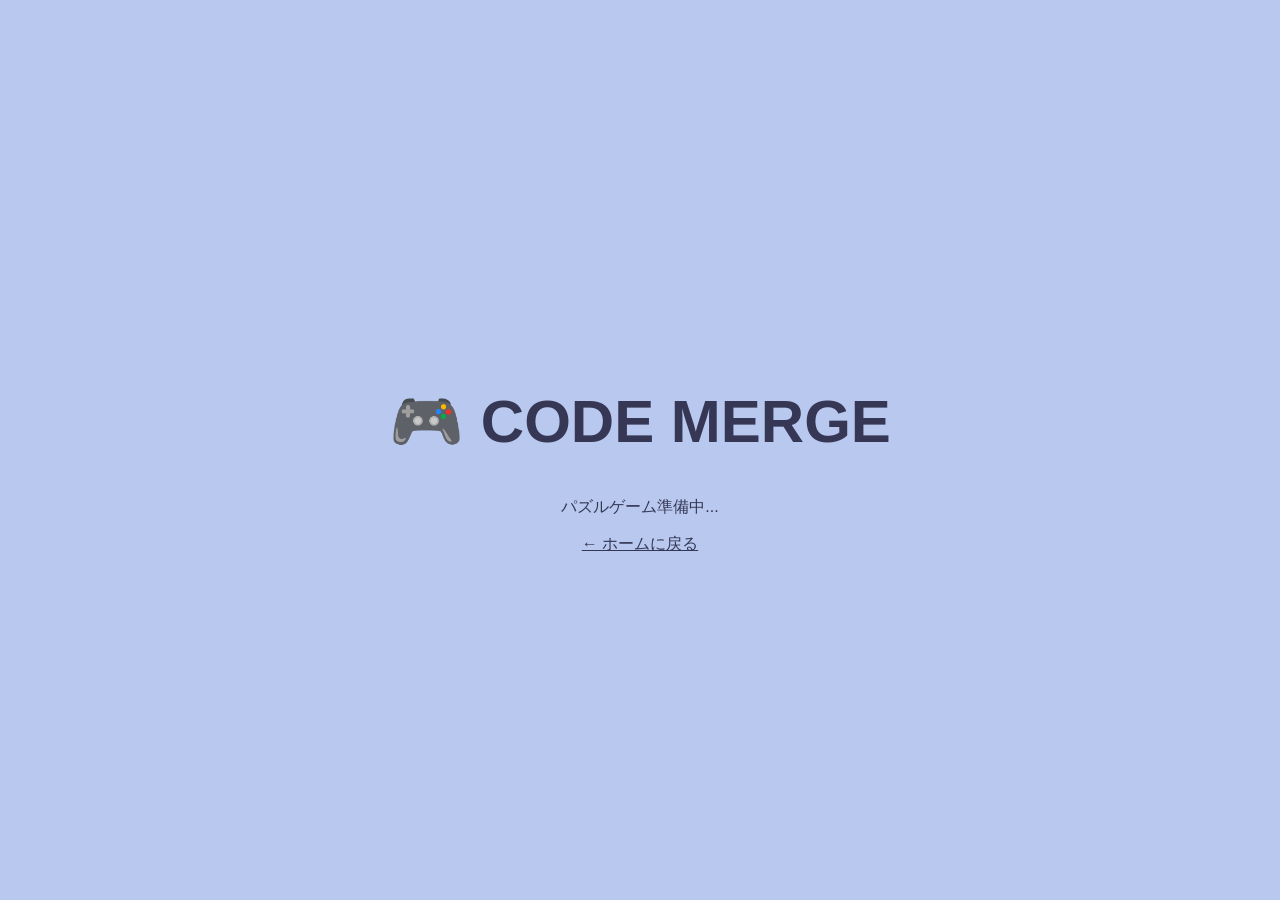
==== code-merge.html @ 0e826448 "ゲーム用のHTML作成 world.htmlから遷移するように" ====
<!DOCTYPE html>
<html lang="ja">
<head>
  <meta charset="UTF-8">
  <meta name="viewport" content="width=device-width, initial-scale=1.0">
  <title>CODE MERGE</title>
  <style>
    body {
      margin: 0;
      min-height: 100dvh;
      display: grid;
      place-items: center;
      background: #b8c8ef;
      color: #353754;
      font-family: sans-serif;
      text-align: center;
    }

    h1 {
      font-size: clamp(32px, 6vw, 60px);
    }

    a {
      color: inherit;
    }
  </style>
</head>
<body>
  <main>
    <h1>🎮 CODE MERGE</h1>
    <p>パズルゲーム準備中...</p>
    <a href="../world.html">← ホームに戻る</a>
  </main>
</body>
</html>
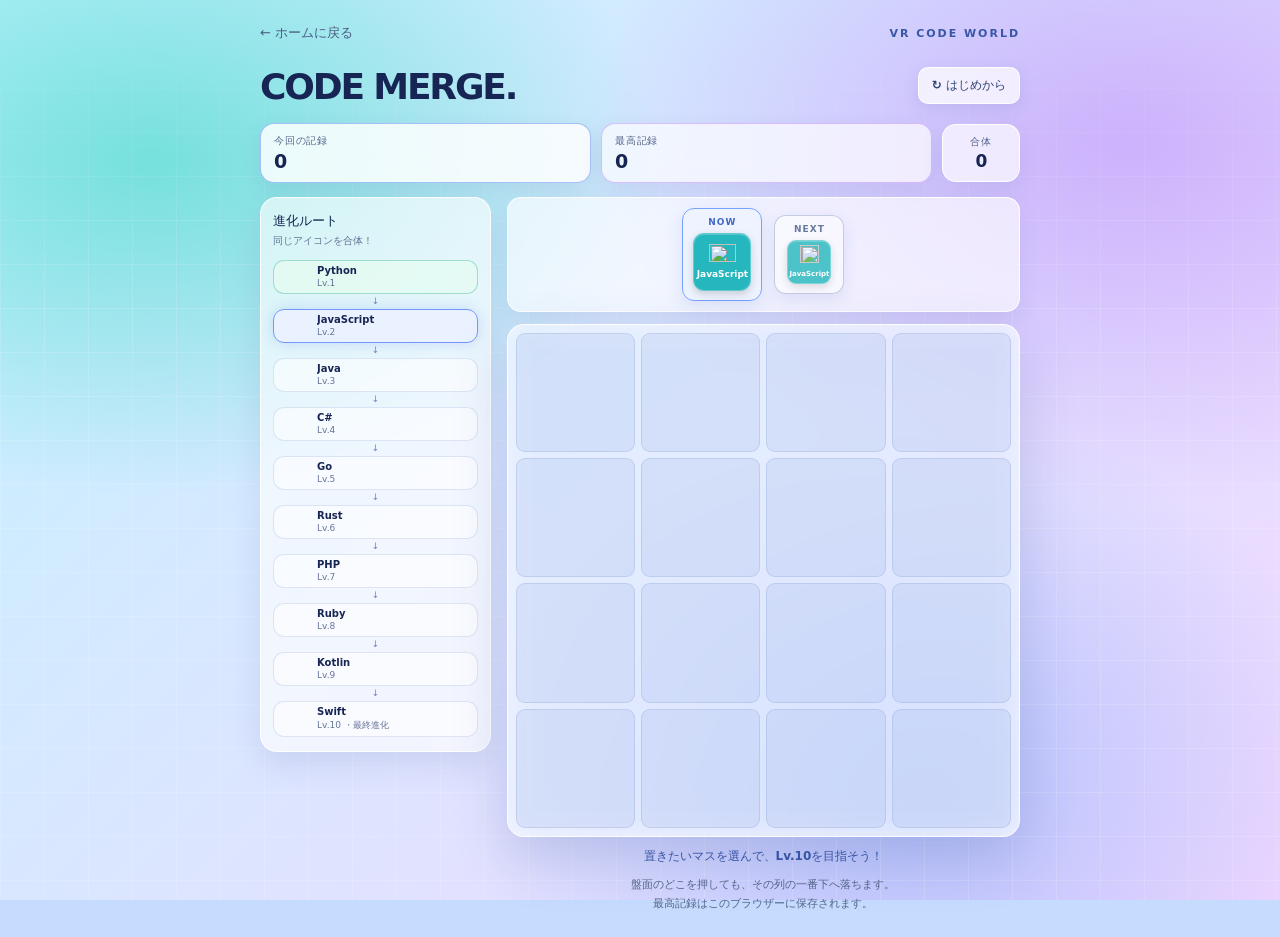
==== commit f49c6cfe: "ブロックゲーム追加" ====
--- a/code-merge.html
+++ b/code-merge.html
@@ -1,36 +1,1003 @@
-
 <!DOCTYPE html>
 <html lang="ja">
 <head>
   <meta charset="UTF-8">
   <meta name="viewport" content="width=device-width, initial-scale=1.0">
+  <meta name="theme-color" content="#a9d8ff">
   <title>CODE MERGE</title>
   <style>
+    :root {
+      color-scheme: light;
+      font-family: Inter, ui-sans-serif, system-ui, -apple-system, BlinkMacSystemFont, "Segoe UI", sans-serif;
+      background: #c5dcff;
+      color: #172554;
+      font-synthesis: none;
+      text-rendering: optimizeLegibility;
+    }
+
+    * {
+      box-sizing: border-box;
+    }
+
     body {
+      min-height: 100dvh;
       margin: 0;
-      min-height: 100dvh;
       display: grid;
       place-items: center;
-      background: #b8c8ef;
-      color: #353754;
-      font-family: sans-serif;
+      padding: 24px 16px;
+      overflow-x: hidden;
+      background:
+        radial-gradient(ellipse at 12% 18%, rgb(45 212 191 / 54%), transparent 32%),
+        radial-gradient(ellipse at 88% 16%, rgb(168 85 247 / 35%), transparent 34%),
+        radial-gradient(ellipse at 72% 88%, rgb(59 130 246 / 30%), transparent 34%),
+        linear-gradient(135deg, #c2f3ff 0%, #dce5ff 48%, #f1d8ff 100%);
+      background-attachment: fixed;
+    }
+
+    body::before {
+      position: fixed;
+      inset: 0;
+      z-index: 0;
+      background-image:
+        linear-gradient(rgb(255 255 255 / 15%) 1px, transparent 1px),
+        linear-gradient(90deg, rgb(255 255 255 / 15%) 1px, transparent 1px);
+      background-size: 44px 44px;
+      content: "";
+      mask-image: linear-gradient(to bottom, transparent, #000 35%, #000);
+      pointer-events: none;
+    }
+
+    button {
+      color: inherit;
+      font: inherit;
+    }
+
+    .game {
+      position: relative;
+      z-index: 1;
+      width: min(100%, 760px);
+    }
+
+    .topbar,
+    .title-row,
+    .stats,
+    .tile-preview {
+      display: flex;
+      align-items: center;
+    }
+
+    .topbar {
+      justify-content: space-between;
+      margin-bottom: 24px;
+    }
+
+    .back-link {
+      color: #4b5e83;
+      font-size: 13px;
+      text-decoration: none;
+      transition: color 150ms ease;
+    }
+
+    .back-link:hover {
+      color: #243b70;
+    }
+
+    .eyebrow {
+      margin: 0;
+      color: #3956a7;
+      font-size: 11px;
+      font-weight: 800;
+      letter-spacing: 0.18em;
+    }
+
+    .title-row {
+      justify-content: space-between;
+      gap: 12px;
+      margin-bottom: 18px;
+    }
+
+    h1 {
+      margin: 3px 0 0;
+      font-size: clamp(26px, 7vw, 36px);
+      font-weight: 900;
+      letter-spacing: -0.06em;
+      line-height: 1;
+    }
+
+    .play-area {
+      display: grid;
+      grid-template-columns: minmax(150px, 0.72fr) minmax(0, 1.6fr);
+      align-items: start;
+      gap: 16px;
+    }
+
+    .evolution-panel {
+      padding: 14px 12px;
+      border: 1px solid rgb(255 255 255 / 90%);
+      border-radius: 17px;
+      background: rgb(255 255 255 / 62%);
+      box-shadow: 0 12px 30px rgb(60 79 150 / 12%);
+      backdrop-filter: blur(14px);
+    }
+
+    .evolution-title {
+      margin: 0;
+      font-size: 13px;
+      font-weight: 850;
+    }
+
+    .evolution-subtitle {
+      margin: 4px 0 12px;
+      color: #647397;
+      font-size: 10px;
+    }
+
+    .evolution-list {
+      display: grid;
+      gap: 3px;
+      margin: 0;
+      padding: 0;
+      list-style: none;
+    }
+
+    .evolution-step {
+      display: grid;
+      grid-template-columns: 30px 1fr;
+      align-items: center;
+      gap: 6px;
+      min-height: 34px;
+      padding: 4px 7px;
+      border: 1px solid rgb(118 144 205 / 22%);
+      border-radius: 11px;
+      background: rgb(255 255 255 / 55%);
+      transition: border-color 150ms ease, background 150ms ease, box-shadow 150ms ease;
+    }
+
+    .evolution-step.active {
+      border-color: #7497ff;
+      background: rgb(235 242 255 / 96%);
+      box-shadow: 0 0 14px rgb(92 125 238 / 24%);
+    }
+
+    .evolution-step.completed {
+      border-color: rgb(45 180 135 / 38%);
+      background: rgb(229 250 242 / 82%);
+    }
+
+    .evolution-logo {
+      width: 23px;
+      max-height: 25px;
+      justify-self: center;
+      object-fit: contain;
+    }
+
+    .evolution-name {
+      display: grid;
+      gap: 2px;
+      min-width: 0;
+    }
+
+    .evolution-name strong {
+      overflow: hidden;
+      font-size: 10px;
+      text-overflow: ellipsis;
+      white-space: nowrap;
+    }
+
+    .evolution-name span {
+      color: #647397;
+      font-size: 9px;
+    }
+
+    .evolution-arrow {
+      color: #7185b8;
+      font-size: 9px;
+      line-height: 1;
       text-align: center;
     }
 
-    h1 {
-      font-size: clamp(32px, 6vw, 60px);
-    }
-
-    a {
-      color: inherit;
+    .play-main {
+      min-width: 0;
+    }
+
+    .restart {
+      flex: 0 0 auto;
+      padding: 9px 13px;
+      border: 1px solid rgb(255 255 255 / 90%);
+      border-radius: 10px;
+      background: rgb(255 255 255 / 72%);
+      color: #304474;
+      box-shadow: 0 5px 16px rgb(70 91 158 / 13%);
+      font-size: 12px;
+      font-weight: 700;
+      cursor: pointer;
+      transition: background 150ms ease, border-color 150ms ease;
+    }
+
+    .restart:hover {
+      border-color: #7699ff;
+      background: #fff;
+    }
+
+    .stat {
+      min-width: 0;
+      flex: 1;
+      padding: 10px 13px;
+      border: 1px solid rgb(255 255 255 / 90%);
+      border-radius: 14px;
+      background: rgb(255 255 255 / 68%);
+      box-shadow: 0 8px 22px rgb(60 79 150 / 10%);
+      backdrop-filter: blur(14px);
+    }
+
+    .stats {
+      display: grid;
+      grid-template-columns: 1fr 1fr auto;
+      gap: 10px;
+      margin-bottom: 14px;
+    }
+
+    .stat-current {
+      border-color: rgb(51 102 230 / 40%);
+      background: rgb(255 255 255 / 83%);
+    }
+
+    .stat-best {
+      border-color: rgb(168 85 247 / 35%);
+    }
+
+    .stat-label {
+      display: block;
+      margin-bottom: 3px;
+      color: #56668b;
+      font-size: 10px;
+      font-weight: 700;
+      letter-spacing: 0.08em;
+      text-transform: uppercase;
+    }
+
+    .stat-value {
+      display: block;
+      font-size: 19px;
+      font-weight: 850;
+      line-height: 1.1;
+      font-variant-numeric: tabular-nums;
+    }
+
+    .stat-merges {
+      min-width: 78px;
+      text-align: center;
+    }
+
+    .stat-merges .stat-value {
+      font-size: 17px;
+    }
+
+    .tile-preview {
+      justify-content: space-between;
+      min-height: 68px;
+      margin-bottom: 12px;
+      padding: 10px 14px;
+      border: 1px solid rgb(255 255 255 / 90%);
+      border-radius: 14px;
+      background: rgb(255 255 255 / 64%);
+      box-shadow: 0 8px 22px rgb(60 79 150 / 10%);
+      backdrop-filter: blur(14px);
+    }
+
+    .preview-pieces {
+      display: flex;
+      width: 100%;
+      align-items: center;
+      justify-content: center;
+      gap: 12px;
+    }
+
+    .current-piece,
+    .preview-next {
+      display: grid;
+      min-width: 76px;
+      justify-items: center;
+      gap: 6px;
+      padding: 9px 10px;
+      border: 1px solid #77a2ff;
+      border-radius: 12px;
+      background: rgb(237 244 255 / 84%);
+      color: #304474;
+      box-shadow: 0 5px 16px rgb(58 92 190 / 13%);
+      text-align: center;
+    }
+
+    .piece-label {
+      color: #4368c4;
+      font-size: 9px;
+      font-weight: 900;
+      letter-spacing: 0.12em;
+      line-height: 1;
+    }
+
+    .current-piece .tile {
+      width: 58px;
+      height: 58px;
+      border-radius: 11px;
+    }
+
+    .current-piece .tile-logo {
+      width: 27px;
+    }
+
+    .current-piece .tile-name {
+      font-size: 9px;
+    }
+
+    .preview-next {
+      min-width: 70px;
+      border-color: rgb(114 133 176 / 38%);
+      background: rgb(255 255 255 / 52%);
+      color: #68789b;
+    }
+
+    .preview-next .piece-label {
+      color: #69799b;
+    }
+
+    .preview-next .tile {
+      width: 44px;
+      height: 44px;
+      border-radius: 9px;
+      opacity: 0.82;
+    }
+
+    .preview-next .tile-logo {
+      width: 19px;
+    }
+
+    .preview-next .tile-name {
+      font-size: 7px;
+    }
+
+    .board {
+      display: grid;
+      grid-template-columns: repeat(4, minmax(0, 1fr));
+      grid-auto-rows: 1fr;
+      gap: clamp(3px, 1vw, 6px);
+    }
+
+    .board-wrap {
+      position: relative;
+      padding: 8px;
+      overflow: hidden;
+      border: 1px solid rgb(255 255 255 / 90%);
+      border-radius: 17px;
+      background: rgb(232 241 255 / 68%);
+      box-shadow: 0 20px 55px rgb(60 79 150 / 20%), inset 0 0 24px rgb(255 255 255 / 55%);
+      backdrop-filter: blur(16px);
+    }
+
+    .board {
+      aspect-ratio: 1;
+    }
+
+    .cell {
+      display: grid;
+      position: relative;
+      min-width: 0;
+      min-height: 0;
+      place-items: center;
+      padding: 2px;
+      overflow: hidden;
+      border: 1px solid rgb(109 139 190 / 22%);
+      border-radius: clamp(5px, 1.4vw, 9px);
+      background: rgb(96 132 202 / 12%);
+      cursor: pointer;
+      transition: background 120ms ease, border-color 120ms ease, box-shadow 120ms ease;
+      -webkit-tap-highlight-color: transparent;
+    }
+
+    .cell:hover:enabled,
+    .cell:focus-visible {
+      border-color: #668bff;
+      background: rgb(104 139 255 / 26%);
+      box-shadow: inset 0 0 12px rgb(86 122 255 / 20%), 0 0 10px rgb(76 110 245 / 25%);
+      outline: none;
+    }
+
+    .cell:disabled {
+      cursor: default;
+    }
+
+    .cell.falling {
+      z-index: 2;
+      overflow: visible;
+    }
+
+    .cell.falling .tile {
+      animation: drop-fall 620ms cubic-bezier(0.18, 0.72, 0.28, 1) both;
+    }
+
+    .cell:focus-visible,
+    .restart:focus-visible {
+      outline: 2px solid #93c5fd;
+      outline-offset: 2px;
+    }
+
+    .cell.clearing {
+      animation: clear-pop 520ms ease-in-out both;
+    }
+
+    .tile {
+      display: grid;
+      width: 100%;
+      height: 100%;
+      min-width: 0;
+      min-height: 0;
+      aspect-ratio: 1;
+      align-content: center;
+      justify-items: center;
+      gap: 2px;
+      border: 1px solid rgb(255 255 255 / 27%);
+      border-radius: clamp(4px, 1vw, 8px);
+      color: #fff;
+      box-shadow: inset 0 1px 0 rgb(255 255 255 / 20%), 0 3px 8px rgb(0 0 0 / 16%);
+    }
+
+    .tile-logo {
+      display: block;
+      width: clamp(18px, 58%, 34px);
+      height: clamp(18px, 58%, 34px);
+      object-fit: contain;
+    }
+
+    .tile-name {
+      font-size: clamp(5px, 1.45vw, 9px);
+      font-weight: 800;
+      line-height: 1;
+    }
+
+    .tile-1 {
+      background: #ce4bb1;
+    }
+
+    .tile-2 {
+      background: #26b7be;
+    }
+
+    .tile-3 {
+      background: #4384db;
+    }
+
+    .tile-4 {
+      background: #f29b38;
+    }
+
+    .tile-5 {
+      background: #8b5cf6;
+      box-shadow: inset 0 1px 0 rgb(255 255 255 / 30%), 0 0 18px rgb(167 139 250 / 75%);
+    }
+
+    .message {
+      min-height: 23px;
+      margin: 11px 0 0;
+      color: #3956a7;
+      font-size: 12px;
+      font-weight: 700;
+      text-align: center;
+    }
+
+    .help {
+      margin: 5px 0 0;
+      color: #56668b;
+      font-size: 11px;
+      line-height: 1.7;
+      text-align: center;
+    }
+
+    .game-over {
+      position: absolute;
+      inset: 8px;
+      z-index: 1;
+      display: grid;
+      align-content: center;
+      justify-items: center;
+      gap: 8px;
+      border-radius: 11px;
+      background: rgb(224 234 255 / 93%);
+      color: #172554;
+      text-align: center;
+      backdrop-filter: blur(4px);
+    }
+
+    .game-over[hidden] {
+      display: none;
+    }
+
+    .game-over strong {
+      font-size: 26px;
+    }
+
+    .game-over span {
+      color: #56668b;
+      font-size: 13px;
+    }
+
+    @keyframes drop-fall {
+      from { opacity: 0.65; transform: translateY(calc(-1 * var(--fall-distance, 700%))); }
+      to { opacity: 1; transform: translateY(0); }
+    }
+
+    @keyframes clear-pop {
+      0% { transform: scale(1); filter: brightness(1); }
+      45% { transform: scale(1.16); filter: brightness(1.7); }
+      100% { transform: scale(0.35); opacity: 0; }
+    }
+
+    @media (max-width: 620px) {
+      body {
+        padding-inline: 10px;
+      }
+
+      .play-area {
+        grid-template-columns: minmax(90px, 0.72fr) minmax(0, 1.6fr);
+        gap: 8px;
+      }
+
+      .evolution-panel {
+        padding: 11px 8px;
+      }
+
+      .evolution-step {
+        grid-template-columns: 25px 1fr;
+        gap: 5px;
+        padding-inline: 5px;
+      }
+
+      .evolution-logo {
+        width: 20px;
+      }
+
+      .evolution-name strong {
+        font-size: 9px;
+      }
+
+      .evolution-name span {
+        font-size: 8px;
+      }
+
+      .board-wrap {
+        padding: 6px;
+      }
+
+      .game-over {
+        inset: 6px;
+      }
+    }
+
+    @media (max-width: 390px) {
+      .play-area {
+        grid-template-columns: minmax(76px, 0.68fr) minmax(0, 1.6fr);
+        gap: 6px;
+      }
+
+      .evolution-panel {
+        padding: 9px 6px;
+      }
+
+      .evolution-title {
+        font-size: 11px;
+      }
+
+      .evolution-step {
+        grid-template-columns: 20px 1fr;
+        gap: 4px;
+        min-height: 38px;
+        padding: 4px;
+      }
+
+      .evolution-logo {
+        width: 17px;
+      }
+
+      .evolution-name strong {
+        font-size: 8px;
+      }
+
+      .evolution-name span {
+        font-size: 7px;
+      }
+
+      .current-piece,
+      .preview-next {
+        min-width: 0;
+        padding-inline: 7px;
+      }
+
+      .current-piece .tile {
+        width: 48px;
+        height: 48px;
+      }
+
+      .preview-next .tile {
+        width: 40px;
+        height: 40px;
+      }
+    }
+
+    @media (prefers-reduced-motion: reduce) {
+      *,
+      *::before,
+      *::after {
+        animation-duration: 0.01ms !important;
+        transition-duration: 0.01ms !important;
+      }
     }
   </style>
 </head>
 <body>
-  <main>
-    <h1>🎮 CODE MERGE</h1>
-    <p>パズルゲーム準備中...</p>
-    <a href="../world.html">← ホームに戻る</a>
+  <main class="game">
+    <header class="topbar">
+      <a class="back-link" href="./world.html">← ホームに戻る</a>
+      <p class="eyebrow">VR CODE WORLD</p>
+    </header>
+
+    <div class="title-row">
+      <h1>CODE MERGE<span aria-hidden="true">.</span></h1>
+      <button class="restart" id="restart" type="button">↻ はじめから</button>
+    </div>
+
+    <section class="stats" aria-label="ゲームの記録">
+      <div class="stat stat-current">
+        <span class="stat-label">今回の記録</span>
+        <span class="stat-value" id="score">0</span>
+      </div>
+      <div class="stat stat-best">
+        <span class="stat-label">最高記録</span>
+        <span class="stat-value" id="best">0</span>
+      </div>
+      <div class="stat stat-merges">
+        <span class="stat-label">合体</span>
+        <span class="stat-value" id="merges">0</span>
+      </div>
+    </section>
+
+    <div class="play-area">
+      <aside class="evolution-panel" aria-label="言語の進化ルート">
+        <h2 class="evolution-title">進化ルート</h2>
+        <p class="evolution-subtitle">同じアイコンを合体！</p>
+        <ol class="evolution-list" id="evolution-list"></ol>
+      </aside>
+
+      <div class="play-main">
+        <section class="tile-preview" aria-label="ブロック">
+          <div class="preview-pieces">
+            <div class="current-piece">
+              <span class="piece-label">NOW</span>
+              <div id="current-tile" aria-label="今置くブロック"></div>
+            </div>
+            <div class="preview-next">
+              <span class="piece-label">NEXT</span>
+              <div id="next-tile" aria-label="次のタイル"></div>
+            </div>
+          </div>
+        </section>
+
+        <div class="board-wrap">
+          <div class="board" id="board" role="grid" aria-label="4行4列のゲーム盤"></div>
+          <div class="game-over" id="game-over" role="status" hidden>
+            <strong>おつかれさま！</strong>
+            <span>盤面がいっぱいです。もう一度遊んでみよう。</span>
+          </div>
+        </div>
+
+        <p class="message" id="message" aria-live="polite">置きたいマスを選んで、Lv.10を目指そう！</p>
+        <p class="help">盤面のどこを押しても、その列の一番下へ落ちます。<br>最高記録はこのブラウザーに保存されます。</p>
+      </div>
+    </div>
   </main>
+
+  <script>
+    const SIZE = 4;
+    const ICONS_URL = "https://cdn.jsdelivr.net/gh/devicons/devicon@v2.17.0/icons";
+    const LEVELS = [
+      { logo: `${ICONS_URL}/python/python-original.svg`, name: "Python" },
+      { logo: `${ICONS_URL}/javascript/javascript-original.svg`, name: "JavaScript" },
+      { logo: `${ICONS_URL}/java/java-original.svg`, name: "Java" },
+      { logo: `${ICONS_URL}/csharp/csharp-original.svg`, name: "C#" },
+      { logo: `${ICONS_URL}/go/go-original.svg`, name: "Go" },
+      { logo: `${ICONS_URL}/rust/rust-original.svg`, name: "Rust" },
+      { logo: `${ICONS_URL}/php/php-original.svg`, name: "PHP" },
+      { logo: `${ICONS_URL}/ruby/ruby-original.svg`, name: "Ruby" },
+      { logo: `${ICONS_URL}/kotlin/kotlin-original.svg`, name: "Kotlin" },
+      { logo: `${ICONS_URL}/swift/swift-original.svg`, name: "Swift" }
+    ];
+
+    const boardElement = document.querySelector("#board");
+    const evolutionListElement = document.querySelector("#evolution-list");
+    const scoreElement = document.querySelector("#score");
+    const mergesElement = document.querySelector("#merges");
+    const bestElement = document.querySelector("#best");
+    const currentTileElement = document.querySelector("#current-tile");
+    const nextTileElement = document.querySelector("#next-tile");
+    const messageElement = document.querySelector("#message");
+    const gameOverElement = document.querySelector("#game-over");
+    const restartButton = document.querySelector("#restart");
+
+    let cells = [];
+    let score = 0;
+    let mergeCount = 0;
+    let currentLevel = 1;
+    let nextLevel = 1;
+    let resolving = false;
+    let best = Number(localStorage.getItem("code-merge-best") || 0);
+
+    function randomLevel() {
+      return Math.floor(Math.random() * 3) + 1;
+    }
+
+    function tileMarkup(level) {
+      const language = LEVELS[level - 1];
+      return `<span class="tile tile-${level}" aria-label="レベル${level} ${language.name}">
+        <img class="tile-logo" src="${language.logo}" alt="" loading="eager">
+        <span class="tile-name">${language.name}</span>
+      </span>`;
+    }
+
+    function renderEvolution() {
+      evolutionListElement.innerHTML = "";
+      LEVELS.forEach((language, index) => {
+        if (index > 0) {
+          const arrow = document.createElement("li");
+          arrow.className = "evolution-arrow";
+          arrow.setAttribute("aria-hidden", "true");
+          arrow.textContent = "↓";
+          evolutionListElement.append(arrow);
+        }
+
+        const step = document.createElement("li");
+        step.className = "evolution-step";
+        step.dataset.level = String(index + 1);
+        step.innerHTML = `<img class="evolution-logo" src="${language.logo}" alt="" loading="eager">
+          <span class="evolution-name">
+            <strong>${language.name}</strong>
+            <span>Lv.${index + 1}${index === LEVELS.length - 1 ? " ・最終進化" : ""}</span>
+          </span>`;
+        evolutionListElement.append(step);
+      });
+    }
+
+    function updateEvolution() {
+      evolutionListElement.querySelectorAll(".evolution-step").forEach((step) => {
+        const level = Number(step.dataset.level);
+        step.classList.toggle("active", level === currentLevel);
+        step.classList.toggle("completed", level < currentLevel);
+      });
+    }
+
+    function render(falling = null) {
+      boardElement.innerHTML = "";
+      const fallingMoves = new Map();
+      if (typeof falling === "number") {
+        fallingMoves.set(falling, null);
+      } else if (falling) {
+        falling.forEach(({ index, rows }) => fallingMoves.set(index, rows));
+      }
+      const rowGap = Number.parseFloat(getComputedStyle(boardElement).rowGap) || 0;
+      const rowStep = (boardElement.clientHeight + rowGap) / SIZE;
+
+      cells.forEach((level, index) => {
+        const cell = document.createElement("button");
+        const row = Math.floor(index / SIZE) + 1;
+        const column = (index % SIZE) + 1;
+        cell.className = "cell";
+        cell.type = "button";
+        if (fallingMoves.has(index)) {
+          cell.classList.add("falling");
+          const rows = fallingMoves.get(index);
+          if (rows !== null) {
+            cell.style.setProperty("--fall-distance", `${rows * rowStep}px`);
+          }
+        }
+        cell.setAttribute("role", "gridcell");
+        cell.setAttribute("aria-label", level
+          ? `(${row}, ${column}) レベル${level} ${LEVELS[level - 1].name}。この列にブロックを落とす`
+          : `(${row}, ${column}) 空きマス。この列にブロックを落とす`);
+        cell.disabled = resolving;
+        if (level !== null) cell.innerHTML = tileMarkup(level);
+        cell.addEventListener("click", () => placeTile(index));
+        boardElement.append(cell);
+      });
+
+      scoreElement.textContent = score.toLocaleString("ja-JP");
+      mergesElement.textContent = mergeCount.toLocaleString("ja-JP");
+      bestElement.textContent = best.toLocaleString("ja-JP");
+      currentTileElement.innerHTML = tileMarkup(currentLevel);
+      nextTileElement.innerHTML = tileMarkup(nextLevel);
+      updateEvolution();
+      gameOverElement.hidden = cells.some((level) => level === null);
+    }
+
+    function settleBoard(trackedIndex = null) {
+      let settledTrackedIndex = null;
+      const fallingIndices = [];
+
+      for (let column = 0; column < SIZE; column += 1) {
+        const stack = [];
+        for (let row = SIZE - 1; row >= 0; row -= 1) {
+          const index = row * SIZE + column;
+          if (cells[index] !== null) stack.push({ level: cells[index], oldIndex: index });
+          cells[index] = null;
+        }
+
+        stack.forEach(({ level, oldIndex }, offset) => {
+          const index = (SIZE - 1 - offset) * SIZE + column;
+          cells[index] = level;
+          if (oldIndex === trackedIndex) settledTrackedIndex = index;
+          if (oldIndex !== index) {
+            const oldRow = Math.floor(oldIndex / SIZE);
+            const newRow = Math.floor(index / SIZE);
+            fallingIndices.push({ index, rows: newRow - oldRow });
+          }
+        });
+      }
+
+      return { trackedIndex: settledTrackedIndex, fallingIndices };
+    }
+
+    function connectedGroup(startIndex, level) {
+      const group = [];
+      const pending = [startIndex];
+      const visited = new Set([startIndex]);
+
+      while (pending.length > 0) {
+        const index = pending.pop();
+        group.push(index);
+        const neighbors = [
+          index - SIZE,
+          index + SIZE,
+          ...(index % SIZE > 0 ? [index - 1] : []),
+          ...(index % SIZE < SIZE - 1 ? [index + 1] : [])
+        ];
+
+        for (const neighbor of neighbors) {
+          if (
+            neighbor >= 0 &&
+            neighbor < cells.length &&
+            !visited.has(neighbor) &&
+            cells[neighbor] === level
+          ) {
+            visited.add(neighbor);
+            pending.push(neighbor);
+          }
+        }
+      }
+
+      return group;
+    }
+
+    function findMergeGroup(preferredIndex) {
+      if (preferredIndex !== null && cells[preferredIndex] !== null) {
+        const preferredGroup = connectedGroup(preferredIndex, cells[preferredIndex]);
+        if (preferredGroup.length > 1) {
+          return { index: preferredIndex, cells: preferredGroup };
+        }
+      }
+
+      for (let index = cells.length - 1; index >= 0; index -= 1) {
+        if (cells[index] === null) continue;
+        const group = connectedGroup(index, cells[index]);
+        if (group.length > 1) {
+          return { index, cells: group };
+        }
+      }
+
+      return null;
+    }
+
+    function addScore(points) {
+      score += points;
+      if (score > best) {
+        best = score;
+        localStorage.setItem("code-merge-best", String(best));
+      }
+    }
+
+    function pause(milliseconds) {
+      return new Promise((resolve) => window.setTimeout(resolve, milliseconds));
+    }
+
+    async function placeTile(selectedIndex) {
+      if (resolving) return;
+      const column = selectedIndex % SIZE;
+      let activeIndex = null;
+      for (let row = SIZE - 1; row >= 0; row -= 1) {
+        const index = row * SIZE + column;
+        if (cells[index] === null) {
+          activeIndex = index;
+          break;
+        }
+      }
+      if (activeIndex === null) {
+        messageElement.textContent = "このレーンはいっぱい！別のレーンを選んでね。";
+        return;
+      }
+
+      resolving = true;
+      cells[activeIndex] = currentLevel;
+      currentLevel = nextLevel;
+      nextLevel = randomLevel();
+      messageElement.textContent = "ブロックが落ちてきたよ！";
+      render(activeIndex);
+      await pause(620);
+
+      let merged = false;
+      let completedFinalEvolution = false;
+      let mergeGroup = findMergeGroup(activeIndex);
+      while (mergeGroup !== null) {
+        activeIndex = mergeGroup.index;
+        const level = cells[activeIndex];
+        merged = true;
+        mergeCount += 1;
+        mergeGroup.cells.forEach((cellIndex) => {
+          cells[cellIndex] = null;
+        });
+
+        if (level === LEVELS.length) {
+          completedFinalEvolution = true;
+          cells[activeIndex] = level;
+          messageElement.textContent = `✨ Lv.${level} ${LEVELS[level - 1].name}完成！ボーナス！`;
+          addScore(500);
+          render();
+          await pause(520);
+          cells[activeIndex] = null;
+          const settled = settleBoard();
+          render(settled.fallingIndices);
+          await pause(620);
+          activeIndex = null;
+          mergeGroup = findMergeGroup(activeIndex);
+          continue;
+        }
+
+        cells[activeIndex] = level + 1;
+        addScore(level * 20);
+        messageElement.textContent = `Lv.${level + 1} ${LEVELS[level].name}にレベルアップ！`;
+        const settled = settleBoard(activeIndex);
+        activeIndex = settled.trackedIndex;
+        render(settled.fallingIndices);
+        await pause(620);
+        mergeGroup = findMergeGroup(activeIndex);
+      }
+
+      resolving = false;
+      if (!merged) {
+        messageElement.textContent = "同じアイコンを隣り合わせて合体させよう。";
+      } else if (completedFinalEvolution) {
+        messageElement.textContent = `🎉 Lv.10 ${LEVELS[LEVELS.length - 1].name}完成！500ポイント！`;
+      } else if (cells[activeIndex] === null) {
+        messageElement.textContent = "ナイスコード！次の合体を狙おう。";
+      }
+      render();
+    }
+
+    function startGame() {
+      cells = Array(SIZE * SIZE).fill(null);
+      score = 0;
+      mergeCount = 0;
+      currentLevel = randomLevel();
+      nextLevel = randomLevel();
+      resolving = false;
+      messageElement.textContent = "置きたいマスを選んで、Lv.10を目指そう！";
+      render();
+    }
+
+    document.addEventListener("keydown", (event) => {
+      if (/^[1-4]$/.test(event.key) && !event.repeat) {
+        const column = Number(event.key) - 1;
+        placeTile(column);
+      }
+    });
+
+    restartButton.addEventListener("click", startGame);
+    renderEvolution();
+    startGame();
+  </script>
 </body>
 </html>
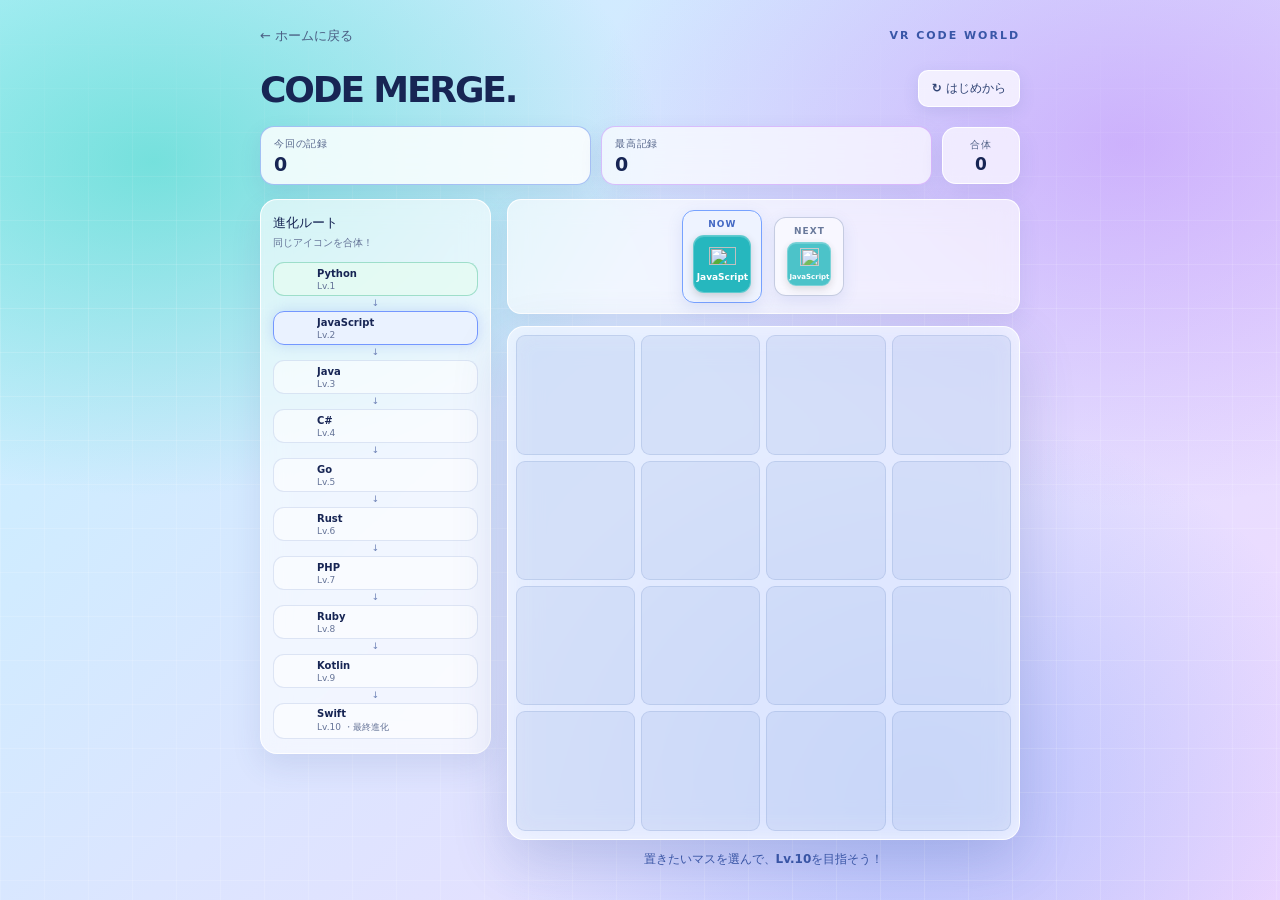
==== commit 135aeb26: "不要なメッセージ削除" ====
--- a/code-merge.html
+++ b/code-merge.html
@@ -689,7 +689,6 @@
         </div>
 
         <p class="message" id="message" aria-live="polite">置きたいマスを選んで、Lv.10を目指そう！</p>
-        <p class="help">盤面のどこを押しても、その列の一番下へ落ちます。<br>最高記録はこのブラウザーに保存されます。</p>
       </div>
     </div>
   </main>
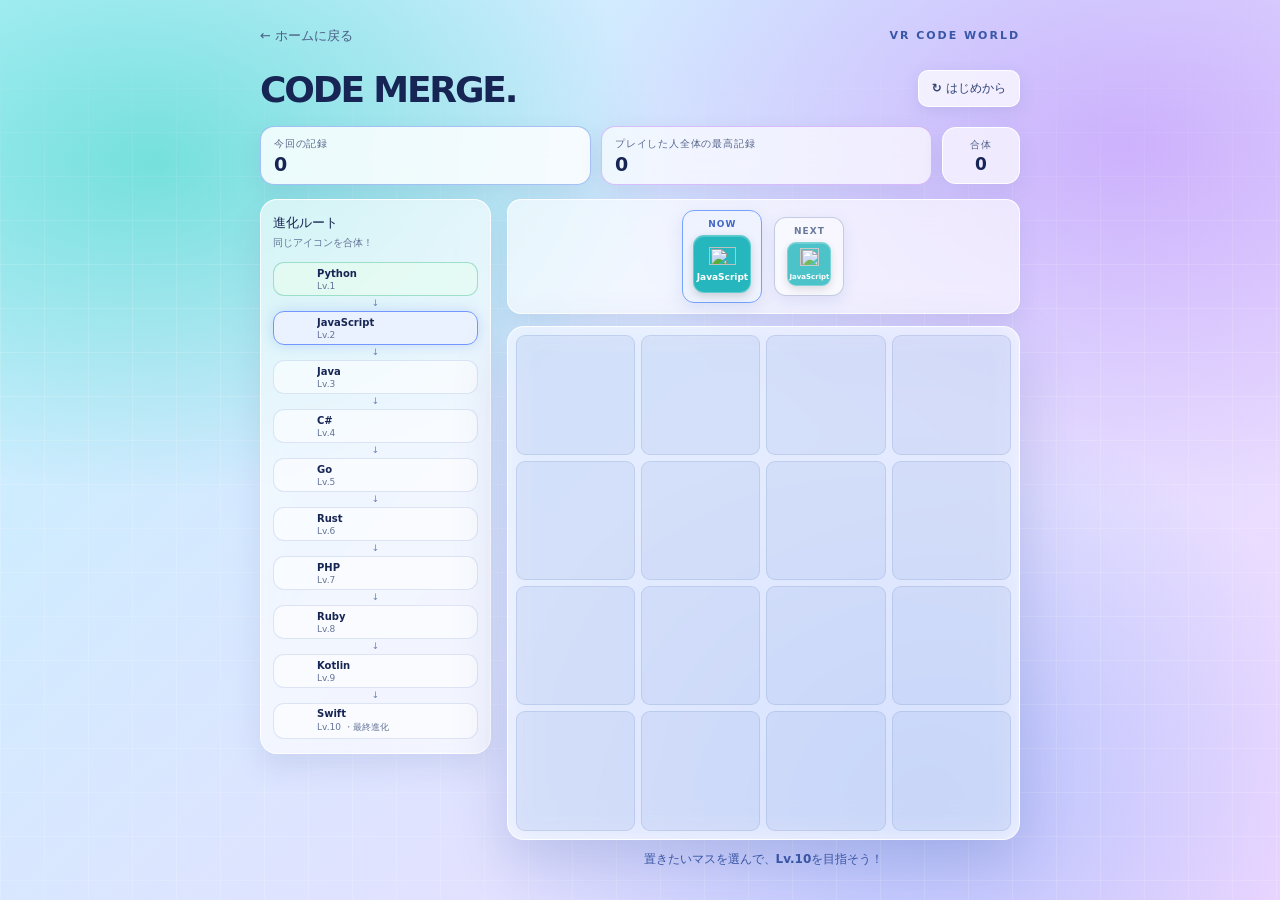
==== commit 206a6829: "code-merge.html を更新 挑戦的な言い回し？に変更" ====
--- a/code-merge.html
+++ b/code-merge.html
@@ -650,7 +650,7 @@
         <span class="stat-value" id="score">0</span>
       </div>
       <div class="stat stat-best">
-        <span class="stat-label">最高記録</span>
+        <span class="stat-label">プレイした人全体の最高記録</span>
         <span class="stat-value" id="best">0</span>
       </div>
       <div class="stat stat-merges">
@@ -683,8 +683,8 @@
         <div class="board-wrap">
           <div class="board" id="board" role="grid" aria-label="4行4列のゲーム盤"></div>
           <div class="game-over" id="game-over" role="status" hidden>
-            <strong>おつかれさま！</strong>
-            <span>盤面がいっぱいです。もう一度遊んでみよう。</span>
+            <strong>終了！</strong>
+            <span>盤面がいっぱいです。もう一度挑戦してみよう。</span>
           </div>
         </div>
 
